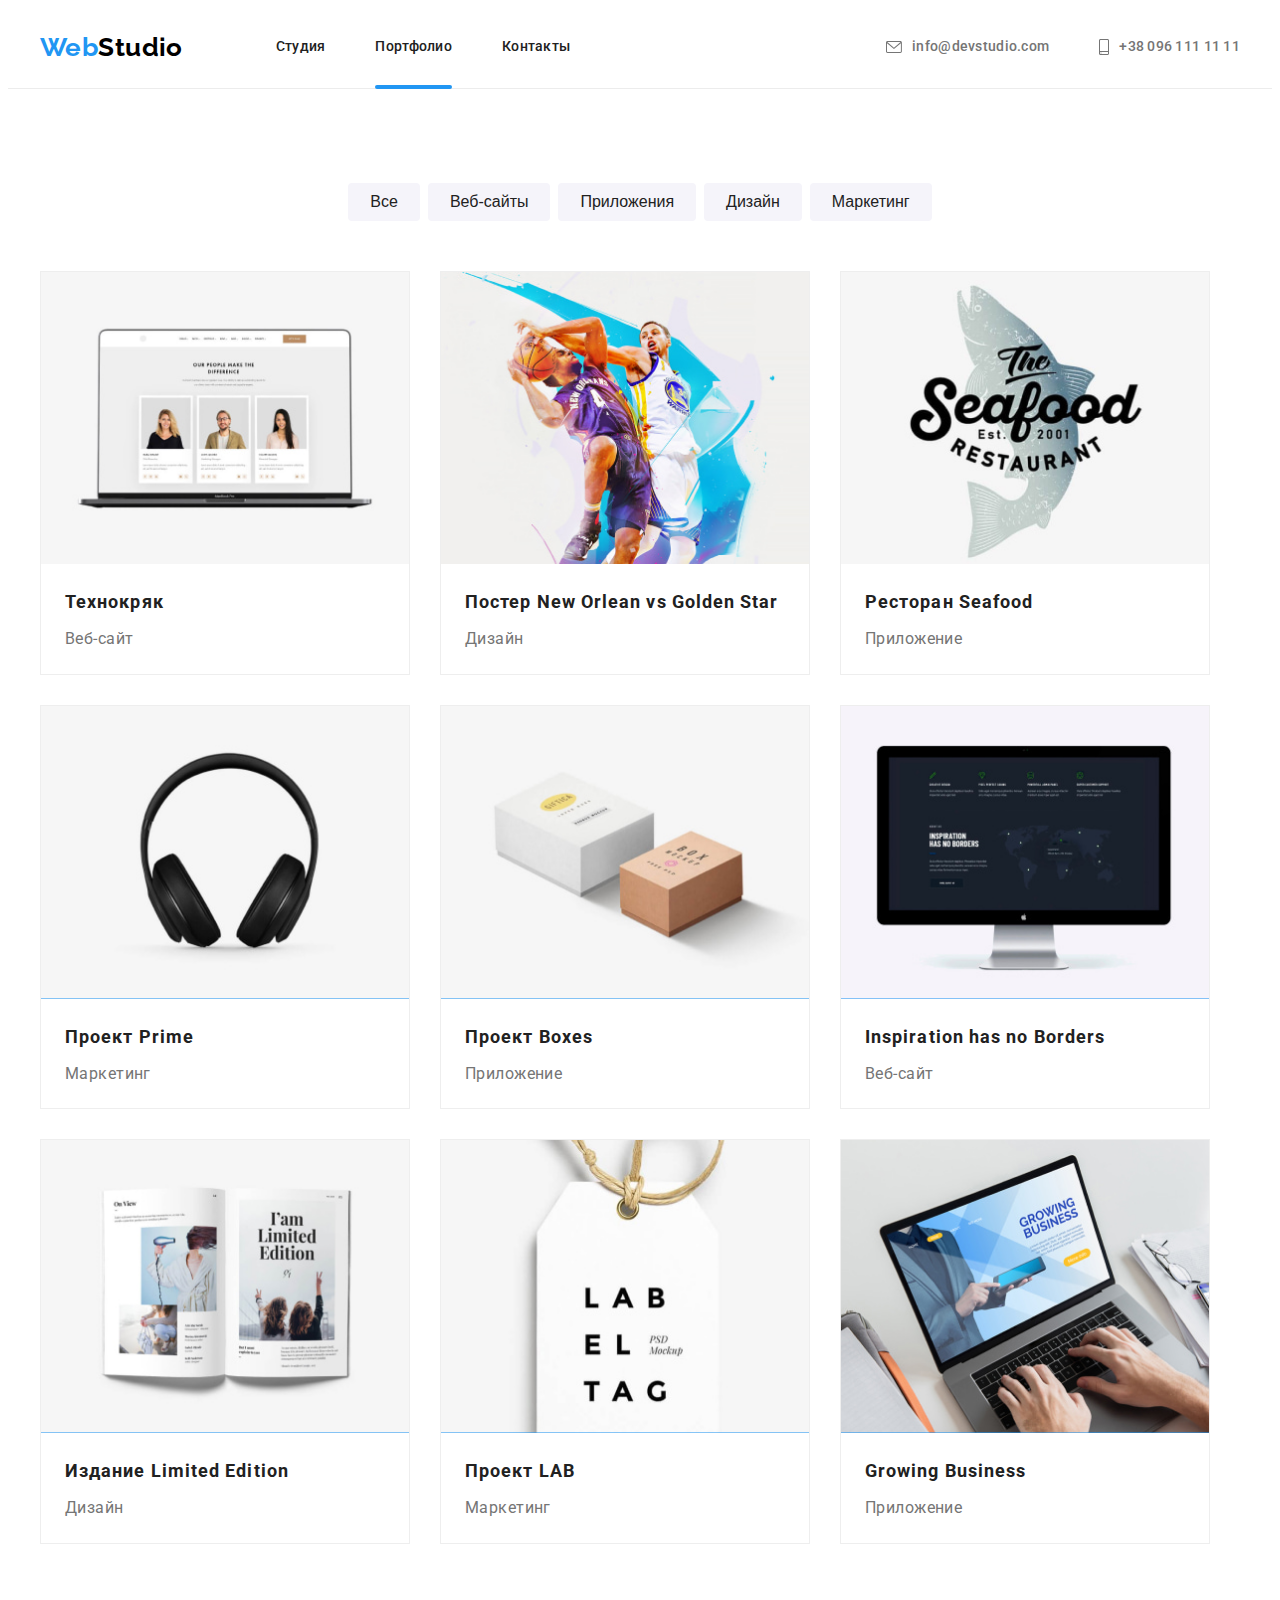
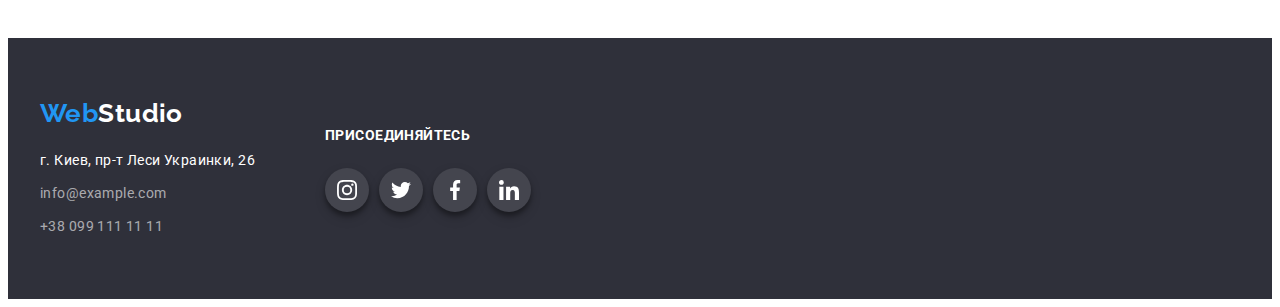
==== portfolio.html @ a6afe8bd "Initial commit" ====
<!DOCTYPE html>
<html lang="ru">
  <head>
    <meta charset="UTF-8" />
    <meta http-equiv="X-UA-Compatible" content="IE=edge" />
    <meta name="viewport" content="width=device-width, initial-scale=1.0" />
    <title>Portfolio</title>

    <link rel="preconnect" href="https://fonts.googleapis.com" />
    <link rel="preconnect" href="https://fonts.gstatic.com" crossorigin />
    <link
      href="https://fonts.googleapis.com/css2?family=Raleway:wght@700&family=Roboto:wght@400;500;700;900&display=swap"
      rel="stylesheet"
    />
    <link
      rel="stylesheet"
      href="https://cdnjs.cloudflare.com/ajax/libs/modern-normalize/1.1.0/modern-normalize.min.css"
      integrity="sha512-wpPYUAdjBVSE4KJnH1VR1HeZfpl1ub8YT/NKx4PuQ5NmX2tKuGu6U/JRp5y+Y8XG2tV+wKQpNHVUX03MfMFn9Q=="
      crossorigin="anonymous"
      referrerpolicy="no-referrer"
    />
    <link rel="stylesheet" href="css/styles.css" />
  </head>
  <body>
    <!--header -->
    <header class="header">
      <div class="container header-container">
        <a class="logo-top link" href="./index.html">Web<span class="logo-primary">Studio</span></a>
        <nav class="nav">
          <ul class="nav-list list">
            <li class="nav-list-item">
              <a class="nav-link link" href="./index.html">Студия</a>
            </li>
            <li class="nav-list-item">
              <a class="nav-link link current" href="./portfolio.html">Портфолио</a>
            </li>
            <li class="nav-list-item">
              <a class="nav-link link" href="./contact.html">Контакты</a>
            </li>
          </ul>
        </nav>
        <a class="header-mail link" href="mailto:info@devstudio.com">
          <svg class="icon-mail" width="16" height="12">
            <use href="./img/icon/icons.svg#envelope"></use>
          </svg>
          info@devstudio.com
        </a>
        <a class="header-contact link" href="tel:+380961111111">
          <svg class="icon-smartphone" width="10" height="16">
            <use href="./img/icon/icons.svg#smartphone"></use></svg
          >+38 096 111 11 11</a
        >
      </div>
    </header>
    <!-- main portfolio -->
    <main class="portfolio">
      <!-- main portfolio projects -->
      <section class="portfolio-projects">
        <h1 class="portfolio-hidden-title" aria-hidden="true" tabindex="-1">Our Projects</h1>
        <div class="container">
          <ul class="portfolio-list list">
            <li class="portfolio-item">
              <button class="portfolio-btn" type="button">Все</button>
            </li>
            <li class="portfolio-item">
              <button class="portfolio-btn" type="button">Веб-сайты</button>
            </li>
            <li class="portfolio-item">
              <button class="portfolio-btn" type="button">Приложения</button>
            </li>
            <li class="portfolio-item">
              <button class="portfolio-btn" type="button">Дизайн</button>
            </li>
            <li class="portfolio-item">
              <button class="portfolio-btn" type="button">Маркетинг</button>
            </li>
          </ul>
          <ul class="portfolio-projects-list list">
            <li class="portfolio-projects-item">
              <div class="portfolio-wrapper">
                <img
                  class="portfolio-projects-img"
                  src="./img/portfolio/img-1.jpg"
                  alt="начальная страница вебсайта"
                  height="294"
                  width="370"
                />
                <p class="portfolio-wrapper-item">
                  Ресурс предлагает комплексные предложения с разным уровнем функционала и сервисов.
                  Все это позволит посетителю получить исчерпывающие сведения о компании или частном
                  лице.
                </p>
              </div>
              <div class="portfolio-cards">
                <h2 class="portfolio-projects-title">Технокряк</h2>
                <p class="portfolio-projects-descr">Веб-сайт</p>
              </div>
            </li>
            <li class="portfolio-projects-item">
              <div class="portfolio-wrapper">
                <img
                  class="portfolio-projects-img"
                  src="./img/portfolio/img-2.jpg"
                  alt="постер игры в баскетбол"
                  height="294"
                  width="370"
                />
                <p class="portfolio-wrapper-item">
                  Ресурс предлагает комплексные предложения с разным уровнем функционала и сервисов.
                  Все это позволит посетителю получить исчерпывающие сведения о компании или частном
                  лице.
                </p>
              </div>
              <div class="portfolio-cards">
                <h2 class="portfolio-projects-title">Постер New Orlean vs Golden Star</h2>
                <p class="portfolio-projects-descr">Дизайн</p>
              </div>
            </li>
            <li class="portfolio-projects-item">
              <div class="portfolio-wrapper">
                <img
                  class="portfolio-projects-img"
                  src="./img/portfolio/img-3.jpg"
                  alt="логотип ресторана морской еды"
                  height="294"
                  width="370"
                />
                <p class="portfolio-wrapper-item">
                  Ресурс предлагает комплексные предложения с разным уровнем функционала и сервисов.
                  Все это позволит посетителю получить исчерпывающие сведения о компании или частном
                  лице.
                </p>
              </div>
              <div class="portfolio-cards">
                <h2 class="portfolio-projects-title">Ресторан Seafood</h2>
                <p class="portfolio-projects-descr">Приложение</p>
              </div>
            </li>
            <li class="portfolio-projects-item">
              <div class="portfolio-wrapper">
                <img
                  class="portfolio-projects-img"
                  src="./img/portfolio/img-4.jpg"
                  alt="фотография наушников"
                  height="294"
                  width="370"
                />
                <p class="portfolio-wrapper-item">
                  Ресурс предлагает комплексные предложения с разным уровнем функционала и сервисов.
                  Все это позволит посетителю получить исчерпывающие сведения о компании или частном
                  лице.
                </p>
              </div>

              <div class="portfolio-cards">
                <h2 class="portfolio-projects-title">Проект Prime</h2>
                <p class="portfolio-projects-descr">Маркетинг</p>
              </div>
            </li>
            <li class="portfolio-projects-item">
              <div class="portfolio-wrapper">
                <img
                  class="portfolio-projects-img"
                  src="./img/portfolio/img-5.jpg"
                  alt="картонные упаковки"
                  height="294"
                  width="370"
                />
                <p class="portfolio-wrapper-item">
                  Ресурс предлагает комплексные предложения с разным уровнем функционала и сервисов.
                  Все это позволит посетителю получить исчерпывающие сведения о компании или частном
                  лице.
                </p>
              </div>

              <div class="portfolio-cards">
                <h2 class="portfolio-projects-title">Проект Boxes</h2>
                <p class="portfolio-projects-descr">Приложение</p>
              </div>
            </li>
            <li class="portfolio-projects-item">
              <div class="portfolio-wrapper">
                <img
                  class="portfolio-projects-img"
                  src="./img/portfolio/img-6.jpg"
                  alt="начальная страница вебсайта"
                  height="294"
                  width="370"
                />
                <p class="portfolio-wrapper-item">
                  Ресурс предлагает комплексные предложения с разным уровнем функционала и сервисов.
                  Все это позволит посетителю получить исчерпывающие сведения о компании или частном
                  лице.
                </p>
              </div>

              <div class="portfolio-cards">
                <h2 class="portfolio-projects-title" lang="en">Inspiration has no Borders</h2>
                <p class="portfolio-projects-descr">Веб-сайт</p>
              </div>
            </li>
            <li class="portfolio-projects-item">
              <div class="portfolio-wrapper">
                <img
                  class="portfolio-projects-img"
                  src="./img/portfolio/img-7.jpg"
                  alt="образец дизайна книги"
                  height="294"
                  width="370"
                />
                <p class="portfolio-wrapper-item">
                  Ресурс предлагает комплексные предложения с разным уровнем функционала и сервисов.
                  Все это позволит посетителю получить исчерпывающие сведения о компании или частном
                  лице.
                </p>
              </div>

              <div class="portfolio-cards">
                <h2 class="portfolio-projects-title">Издание Limited Edition</h2>
                <p class="portfolio-projects-descr">Дизайн</p>
              </div>
            </li>
            <li class="portfolio-projects-item">
              <div class="portfolio-wrapper">
                <img
                  class="portfolio-projects-img"
                  src="./img/portfolio/img-8.jpg"
                  alt="фото бейджа проекта"
                  height="294"
                  width="370"
                />
                <p class="portfolio-wrapper-item">
                  Ресурс предлагает комплексные предложения с разным уровнем функционала и сервисов.
                  Все это позволит посетителю получить исчерпывающие сведения о компании или частном
                  лице.
                </p>
              </div>

              <div class="portfolio-cards">
                <h2 class="portfolio-projects-title">Проект LAB</h2>
                <p class="portfolio-projects-descr">Маркетинг</p>
              </div>
            </li>
            <li class="portfolio-projects-item">
              <div class="portfolio-wrapper">
                <img
                  class="portfolio-projects-img"
                  src="./img/portfolio/img-9.jpg"
                  alt="демонстрация работы приложения"
                  height="294"
                  width="370"
                />
                <p class="portfolio-wrapper-item">
                  Ресурс предлагает комплексные предложения с разным уровнем функционала и сервисов.
                  Все это позволит посетителю получить исчерпывающие сведения о компании или частном
                  лице.
                </p>
              </div>
              <div class="portfolio-cards">
                <h2 class="portfolio-projects-title" lang="en">Growing Business</h2>
                <p class="portfolio-projects-descr">Приложение</p>
              </div>
            </li>
          </ul>
        </div>
      </section>
    </main>
    <!-- footer -->
    <footer class="footer">
      <div class="container footer-container">
        <div class="footer-adress">
          <a class="logo-bottom link" href="./index.html"
            >Web<span class="logo-secondary">Studio</span></a
          >
          <address class="footer-address">
            г. Киев, пр-т Леси Украинки, 26
            <ul class="footer-list list">
              <li class="footer-item">
                <a class="footer-mail link" href="mailto:info@example.com">info@example.com</a>
              </li>
              <li class="footer-item">
                <a class="footer-contact link" href="tel:+380991111111">+38 099 111 11 11</a>
              </li>
            </ul>
          </address>
        </div>
        <div class="footer-social-container">
          <h3 class="footer-appeal">присоединяйтесь</h3>
          <ul class="footer-social-link list">
            <li class="footer-social-link-list">
              <a class="footer-social-link-item" href="http://instagram.com">
                <svg class="footer-social-link-photo" width="20" height="20">
                  <use href="./img/icon/icons.svg#instagram"></use>
                </svg>
              </a>
            </li>
            <li class="footer-social-link-list">
              <a class="footer-social-link-item" href="http://twitter.com">
                <svg class="footer-social-link-photo" width="20" height="20">
                  <use href="./img/icon/icons.svg#twitter"></use>
                </svg>
              </a>
            </li>
            <li class="footer-social-link-list">
              <a class="footer-social-link-item" href="http://facebook.com">
                <svg class="footer-social-link-photo" width="20" height="20">
                  <use href="./img/icon/icons.svg#facebook"></use>
                </svg>
              </a>
            </li>
            <li class="footer-social-link-list">
              <a class="footer-social-link-item" href="http://linkedin.com">
                <svg class="footer-social-link-photo" width="20" height="20">
                  <use href="./img/icon/icons.svg#linkedin"></use>
                </svg>
              </a>
            </li>
          </ul>
        </div>
      </div>
    </footer>
  </body>
</html>
---- css/styles.css ----
:root {
  /* main font */
  --main-font: 'Roboto', sans-serif;
  --logo-font: 'Raleway', sans-serif;
  /* Text color */
  --primary-text-color: #757575;
  --secondary-text-color: #212121;
  /* Accent color */
  --accent-color: #2196f3;
  --secondary-accent-color: #188ce8;
}

body {
  background-color: #ffffff;
  color: var(--primary-text-color);
  font-family: var(--main-font);
  font-size: 14px;
  line-height: 1.71;
  letter-spacing: 0.03em;
}
h1,
h2,
h3,
p {
  margin-top: 0;
  margin-bottom: 0;
}
h1:last-child,
h2:last-child,
h3:last-child,
p:last-child {
  margin-bottom: 0;
}
img {
  display: block;
  max-width: 100%;
  height: auto;
}
.header {
  padding-top: 24px;
  padding-bottom: 25px;
  border-bottom: 1px solid #ececec;
}
.container {
  width: 1200px;
  padding-left: 15px;
  padding-right: 15px;
  margin-left: auto;
  margin-right: auto;
}
/* Header */
.header-container {
  display: flex;
  align-items: center;
}
/* lOGO */
.logo-top {
  color: #2196f3;
  font-family: var(--logo-font);
  font-weight: 700;
  font-size: 26px;
  line-height: 1.19;
  margin: 0 93px 0 0;
}
.logo-primary {
  color: #000000;
}
/*Header Site navigation */
.list {
  padding-left: 0;
  margin-top: 0;
  margin-bottom: 0;
  list-style: none;
}
.nav-list {
  display: flex;
  align-items: center;
}
.nav-list-item {
  margin-right: 50px;
}
.nav-list-item:last-child {
  margin-right: 0px;
}
.link {
  display: flex;
  align-items: center;
  text-decoration: none;
}
.nav-link {
  position: relative;
  display: block;
  color: var(--secondary-text-color);
  font-weight: 500;
  font-size: 14px;
  line-height: 1.14;
  letter-spacing: 0.02em;

  transition: color 250ms cubic-bezier(0.4, 0, 0.2, 1);
}
.nav-link:hover,
.nav-link:focus {
  color: var(--accent-color);
  /* transform: scale(1); */
  /* opacity 1; Цвет ссылки при наведении на нее курсора мыши */
  /* text-decoration: underline; */ /* Добавляем подчеркивание */
}
.current::after {
  position: absolute;
  bottom: -34px;
  left: 0;
  content: '';
  display: block;
  width: 100%;
  height: 4px;
  background-color: var(--accent-color);
  border-radius: 2px;
}
/* Header connection */
.header-mail {
  margin-left: auto;
  margin-right: 50px;
}
.header-mail,
.header-contact {
  color: var(--primary-text-color);
  font-weight: 500;
  font-size: 14px;
  line-height: 1.14;
  letter-spacing: 0.02em;
  text-decoration: none;

    transition: color 250ms cubic-bezier(0.4, 0, 0.2, 1);
}
.header-mail:hover,
.header-mail:focus,
.header-contact:hover,
.header-contact:focus {
  color: var(--accent-color);
}
.icon-mail,
.icon-smartphone {
  margin-right: 10px;
  align-items: center;
  fill: currentColor;
}
/* Main Content */
/* Main Hero */
.main-hero {
  padding-top: 200px;
  padding-bottom: 200px;
  /* background-color: #2f303a; */
  align-items: center;
  text-align: center;
  /* filter: drop-shadow(0px 4px 4px rgba(0, 0, 0, 0.25) */
  /* background-color: rgba(47, 48, 58, 0.4); */
  background-image: linear-gradient(to bottom, rgba(47, 48, 58, 0.4), rgba(47, 48, 58, 0.4)),
    url(../img/icon/icons.svg#imgoverlay), url(../img/top-bg-img.jpg);
  background-position: center;
  background-size: cover;
  background-repeat: no-repeat;
}
.hero-title {
  margin-left: 0;
  margin-right: 0;
  margin-bottom: 30px;
  color: #ffffff;
  font-weight: 900;
  font-size: 44px;
  line-height: 1.36;
  text-align: center;
  letter-spacing: 0.06em;
  text-transform: uppercase;
}
.hero-btn {
  padding: 10px 32px 10px 32px;
  background-color: var(--accent-color);
  color: #ffffff;
  font-weight: 700;
  font-size: 16px;
  line-height: 1.87;
  letter-spacing: 0.06em;
  border: none;
  border-radius: 4px;
  cursor: pointer;
  transition: background-color 250ms cubic-bezier(0.4, 0, 0.2, 1);
}
.hero-btn:hover,
.hero-btn:focus {
  background-color: var(--secondary-accent-color);
}
/* Main Quality */
.main-quality-card {
  display: flex;
  justify-content: center;
  align-items: center;
  text-align: center;
  width: 270px;
  height: 120px;
  background: #f5f4fa;
  border-radius: 4px;
  margin-bottom: 30px;
}
.main-quality {
  padding-top: 94px;
  padding-bottom: 94px;
}
.main-quality-list {
  display: flex;
}
.main-quality-item {
  width: 270px;
  margin-right: 30px;
}
.main-quality-item:last-child {
  margin-right: 0;
}
.main-quality-title {
  margin-bottom: 10px;
  font-weight: 700;
  font-size: 14px;
  line-height: 1.14;
  letter-spacing: 0.03em;
  text-transform: uppercase;
  text-align: left;
  color: var(--secondary-text-color);
}
.main-quality-descr {
  text-align: left;
}
/* Main Work */
.main-work {
  padding-bottom: 94px;
}
.main-work-title {
  margin-bottom: 50px;
  font-weight: 700;
  font-size: 36px;
  line-height: 1.16;
  text-align: center;
  color: var(--secondary-text-color);
}
.main-work-list {
  display: flex;
}
.main-work-item {
  position: relative;
  margin-right: 30px;
}
.main-work-item:last-child {
  margin-right: 0;
}
.main-work-wrapper {
  position: absolute;
  bottom: 0;
  left: 0;
  display: flex;
  justify-content: center;
  align-items: center;
  width: 100%;
  height: 70px;
  background-color: rgba(47, 48, 58, 0.8);
}
.main-work-wrapper-item {
  position: absolute;
  font-weight: 700;
  font-size: 14px;
  line-height: 1.14;
  text-align: center;
  letter-spacing: 0.03em;
  text-transform: uppercase;
  color: #ffffff;
}
/* Main Team */
.main-team {
  background-color: #f5f4fa;
  padding-top: 94px;
  padding-bottom: 94px;
}
.main-team-title {
  margin-bottom: 50px;
  font-weight: 700;
  font-size: 36px;
  line-height: 1.16;
  text-align: center;
  color: var(--secondary-text-color);
}
.main-team-list {
  display: flex;
  flex-wrap: wrap;
}
.main-team-item {
  width: 270px;
  background-color: #ffffff;
  box-shadow: 0px 1px 3px rgba(0, 0, 0, 0.12), 0px 1px 1px rgba(0, 0, 0, 0.14),
    0px 2px 1px rgba(0, 0, 0, 0.2);
  border-radius: 0px 0px 4px 4px;
  margin-right: 30px;
}
.main-team-item:last-child {
  margin-right: 0;
}
.main-team-card {
  padding-top: 30px;
  padding-bottom: 16px;
}
.main-team-names {
  margin-bottom: 10px;
  font-weight: 500;
  font-size: 16px;
  line-height: 1.19;
  text-align: center;
  color: var(--secondary-text-color);
}
.main-team-descr {
  font-size: 16px;
  line-height: 1.19;
  text-align: center;
}
.social-container {
  margin-top: 0px;
  margin-left: 32px;
  margin-bottom: 30px;
}
.social-link {
  display: flex;
  flex-wrap: wrap;
  align-items: center;
}
.social-link-list {
  margin-right: 10px;
}
.social-link-list:last-child {
  margin-right: 0;
}
.social-link-item {
  display: flex;
  flex-wrap: wrap;
  justify-content: center;
  align-items: center;
  width: 44px;
  height: 44px;
  background: #fff;

  border-radius: 50%;
  transition: background-color 250ms cubic-bezier(0.4, 0, 0.2, 1),
  fill 250ms cubic-bezier(0.4, 0, 0.2, 1);
}
.social-link-photo {
  fill: #afb1b8;
}
.social-link-item:hover,
.social-link-item:focus {
  background-color: var(--accent-color);
}
.social-link-item:hover .social-link-photo,
.social-link-item:focus .social-link-photo {
  fill: #ffffff;
}
/* Our Cients */
.our-clients-container {
  padding: 94px 0 94px 0;
}

.our-clients-header {
  margin-bottom: 50px;
  font-weight: 700;
  font-size: 36px;
  line-height: 1.16;
  text-align: center;
  letter-spacing: 0.03em;
  color: #212121;
}
.our-clients-group {
  display: flex;
  flex-wrap: wrap;
  box-sizing: border-box;
}
.our-clients-logo {
  width: 170px;
  height: 92px;
  margin-right: 30px;
  border: #afb1b8;
}
.our-clients-logo:last-child {
  margin-right: 0;
}
.our-clients-item {
  display: flex;
  flex-wrap: wrap;
  justify-content: center;
  align-items: center;
  width: 170px;
  height: 92px;
  border: 1px solid #afb1b8;
  box-sizing: border-box;
  border-radius: 4px;
  transition: border-color 250ms cubic-bezier(0.4, 0, 0.2, 1),
  fill 250ms cubic-bezier(0.4, 0, 0.2, 1);
}
.our-clients-item:hover,
.our-clients-item:focus {
  border-color: var(--accent-color);
}
.our-clients-item:hover .our-clients-photo,
.our-clients-item:focus .our-clients-photo {
  fill: var(--accent-color);
}
.our-clients-photo {
  fill: #afb1b8;
}
/* .our-clients-photo:hover,
.our-clients-photo:focus {
  fill: var(--accent-color);
} */

/* .our-clients-logo:nth-child {
  margin-right: 0;
}
.our-clients-logo:nth-last-child {
  margin-right: 0;
} */
/* Footer */
.footer {
  background-color: #2f303a;
  padding-top: 60px;
  padding-bottom: 60px;
}
.footer-container {
  display: flex;
  flex-wrap: wrap;
  align-items: center;
}
.logo-bottom {
  color: #2196f3;
  font-family: var(--logo-font);
  font-weight: 700;
  font-size: 26px;
  line-height: 1.19;
}
.logo-secondary {
  color: #ffffff;
}
.footer-address {
  margin-top: 20px;
  font-style: normal;
  font-size: 14px;
  line-height: 1.71;
  color: #ffffff;
}
.footer-item {
  margin-top: 9px;
  margin-bottom: 9px;
}
.footer-item:last-child {
  margin-top: 0;
  margin-bottom: 0;
}
.footer-mail,
.footer-contact {
  color: rgba(255, 255, 255, 0.6);
  transition: color 250ms cubic-bezier(0.4, 0, 0.2, 1);
}
.footer-mail:hover,
.footer-mail:focus,
.footer-contact:hover,
.footer-contact:focus {
  color: var(--accent-color);
}
.footer-social-container {
  margin-left: 70px;
}
.footer-appeal {
  font-weight: 700;
  font-size: 14px;
  line-height: 1, 14;
  letter-spacing: 0.03em;
  text-transform: uppercase;
  color: #ffffff;
}
.footer-social-link {
  display: flex;
  flex-wrap: wrap;
  align-items: center;
}
.footer-social-link-list {
  margin-top: 20px;
  margin-right: 10px;
}
.footer-social-link-list:last-child {
  margin-right: 0;
}
.footer-social-link-item {
  display: flex;
  flex-wrap: wrap;
  justify-content: center;
  align-items: center;
  width: 44px;
  height: 44px;
  background-color: #44454e;
  box-shadow: 0px 4px 4px rgba(0, 0, 0, 0.25);
  border-radius: 50%;
  filter: drop-shadow(0px 4px 4px rgba(0, 0, 0, 0.25));

  transition: background-color 250ms cubic-bezier(0.4, 0, 0.2, 1);
}
.footer-social-link-photo {
  fill: #ffffff;
}
.footer-social-link-item:hover,
.footer-social-link-item:focus {
  background-color: var(--accent-color);
}
/* Modal Window */
.backdrop {
  position: fixed;
  width: 100vw;
  height: 100vh;
  top: 0;
  left: 50%;
  transform: translateX(-50%);

  background-color: rgba(0, 0, 0, 0.2);
  opacity: 1;
  visibility: visible;
  pointer-events: initial;

  transition: opacity 250ms ease-in, visibility 500ms ease-in-out;
}
.modal-wrapper {
  position: absolute;
  top: 50%;
  left: 50%;
  transform: translate(-50%, -50%);

  width: 528px;
  height: 581px;
  background-color: #ffffff;
  box-shadow: 0px 1px 3px rgba(0, 0, 0, 0.12),
  0px 1px 1px rgba(0, 0, 0, 0.14),
  0px 2px 1px rgba(0, 0, 0, 0.2);
  border-radius: 4px;
}
.modal-button {
  display: flex;
  align-items: center;
  justify-content: center;
  
  position: absolute;
  top: 8px;
  right: 8px;
  width: 30px;
  height: 30px;
  background: #ffffff;
  border: 1px solid rgba(0, 0, 0, 0.1);
  border-radius: 50%;
  cursor: pointer;
}
.backdrop.is-hidden {
  opacity: 0;
  visibility: hidden;
  pointer-events: none;
  }

/* Portfolio.html */
/* main portfolio */
.portfolio {
  padding-top: 94px;
  padding-bottom: 94px;
}
.portfolio-btn {
  padding: 6px 22px 6px 22px;
  font-weight: 500;
  font-size: 16px;
  line-height: 1.62;
  text-align: center;
  background-color: #f5f4fa;
  color: var(--secondary-text-color);
  cursor: pointer;
  border: none;
  border-radius: 4px;
  transition: background-color 250ms cubic-bezier(0.4, 0, 0.2, 1),
  color 250ms cubic-bezier(0.4, 0, 0.2, 1),
  box-shadow 250ms cubic-bezier(0.4, 0, 0.2, 1);
}
.portfolio-btn:hover,
.portfolio-btn:focus {
  background-color: var(--secondary-accent-color);
  color: #ffffff;
  box-shadow: 0px 3px 1px rgba(0, 0, 0, 0.1), 0px 1px 2px rgba(0, 0, 0, 0.08),
    0px 2px 2px rgba(0, 0, 0, 0.12);
}
/* main portfolio filter */
.portfolio-hidden-title {
  position: absolute;
  white-space: nowrap;
  width: 1px;
  height: 1px;
  overflow: hidden;
  border: 0;
  padding: 0;
  clip: rect(0 0 0 0);
  clip-path: inset(50%);
  margin: -1px;
}
.portfolio-list {
  display: flex;
  justify-content: center;
  margin-bottom: 50px;
}
.portfolio-item {
  margin-right: 8px;
}
.portfolio-item:last-child {
  margin-right: 0;
}
/* main portfolio projects */
.portfolio-projects-list {
  display: flex;
  flex-wrap: wrap;
  /* justify-content: space-between; */
}
.portfolio-projects-item {
  width: 370px;
  border: 1px solid #eeeeee;
  box-sizing: border-box;
  margin-right: 30px;
  margin-bottom: 30px;
  cursor: pointer;
  transition: box-shadow 250ms cubic-bezier(0.4, 0, 0.2, 1);
}
.portfolio-projects-item:nth-child(3n + 3) {
  margin-right: 0;
}
.portfolio-projects-item:nth-last-child(-n + 3) {
  margin-bottom: 0;
}
.portfolio-projects-item:hover,
.portfolio-projects-item:focus {
  box-shadow: 0px 4px 4px rgba(0, 0, 0, 0.25);
  
}
.portfolio-projects-img {
  display: block;
}
.portfolio-cards {
  padding: 20px 24px 20px 24px;
}
.portfolio-projects-title {
  margin-bottom: 4px;
  font-weight: 700;
  font-size: 18px;
  line-height: 2;
  letter-spacing: 0.06em;
  color: var(--secondary-text-color);
}
.portfolio-projects-descr {
  font-size: 16px;
  line-height: 1.87;
}
.portfolio-wrapper {
  position: relative;
  cursor: pointer;
  overflow: hidden;
}
.portfolio-wrapper-item {
  position: absolute;
  bottom: 0;
  left: 0;
  display: flex;
  justify-content: center;
  align-items: center;
  width: 100%;
  height: 100%;
  padding: 24px;
  font-style: normal;
  font-weight: 400;
  font-size: 18px;
  line-height: 1.56;
  letter-spacing: 0.03em;
  color: #FFFFFF;
  text-align: left;
  background-color: rgba(33, 150, 243, 0.9);

  transform: translateY(100%);
  transition: transform 250ms cubic-bezier(0.4, 0, 0.2, 1);
}
.portfolio-projects-item:hover .portfolio-wrapper-item {
  transform: translateY(0);
}
/* main portfolio projects */

/* 
a:hover {
  text-decoration: underline;
}  */

/* text-decoration: underline; Добавляем подчеркивание */
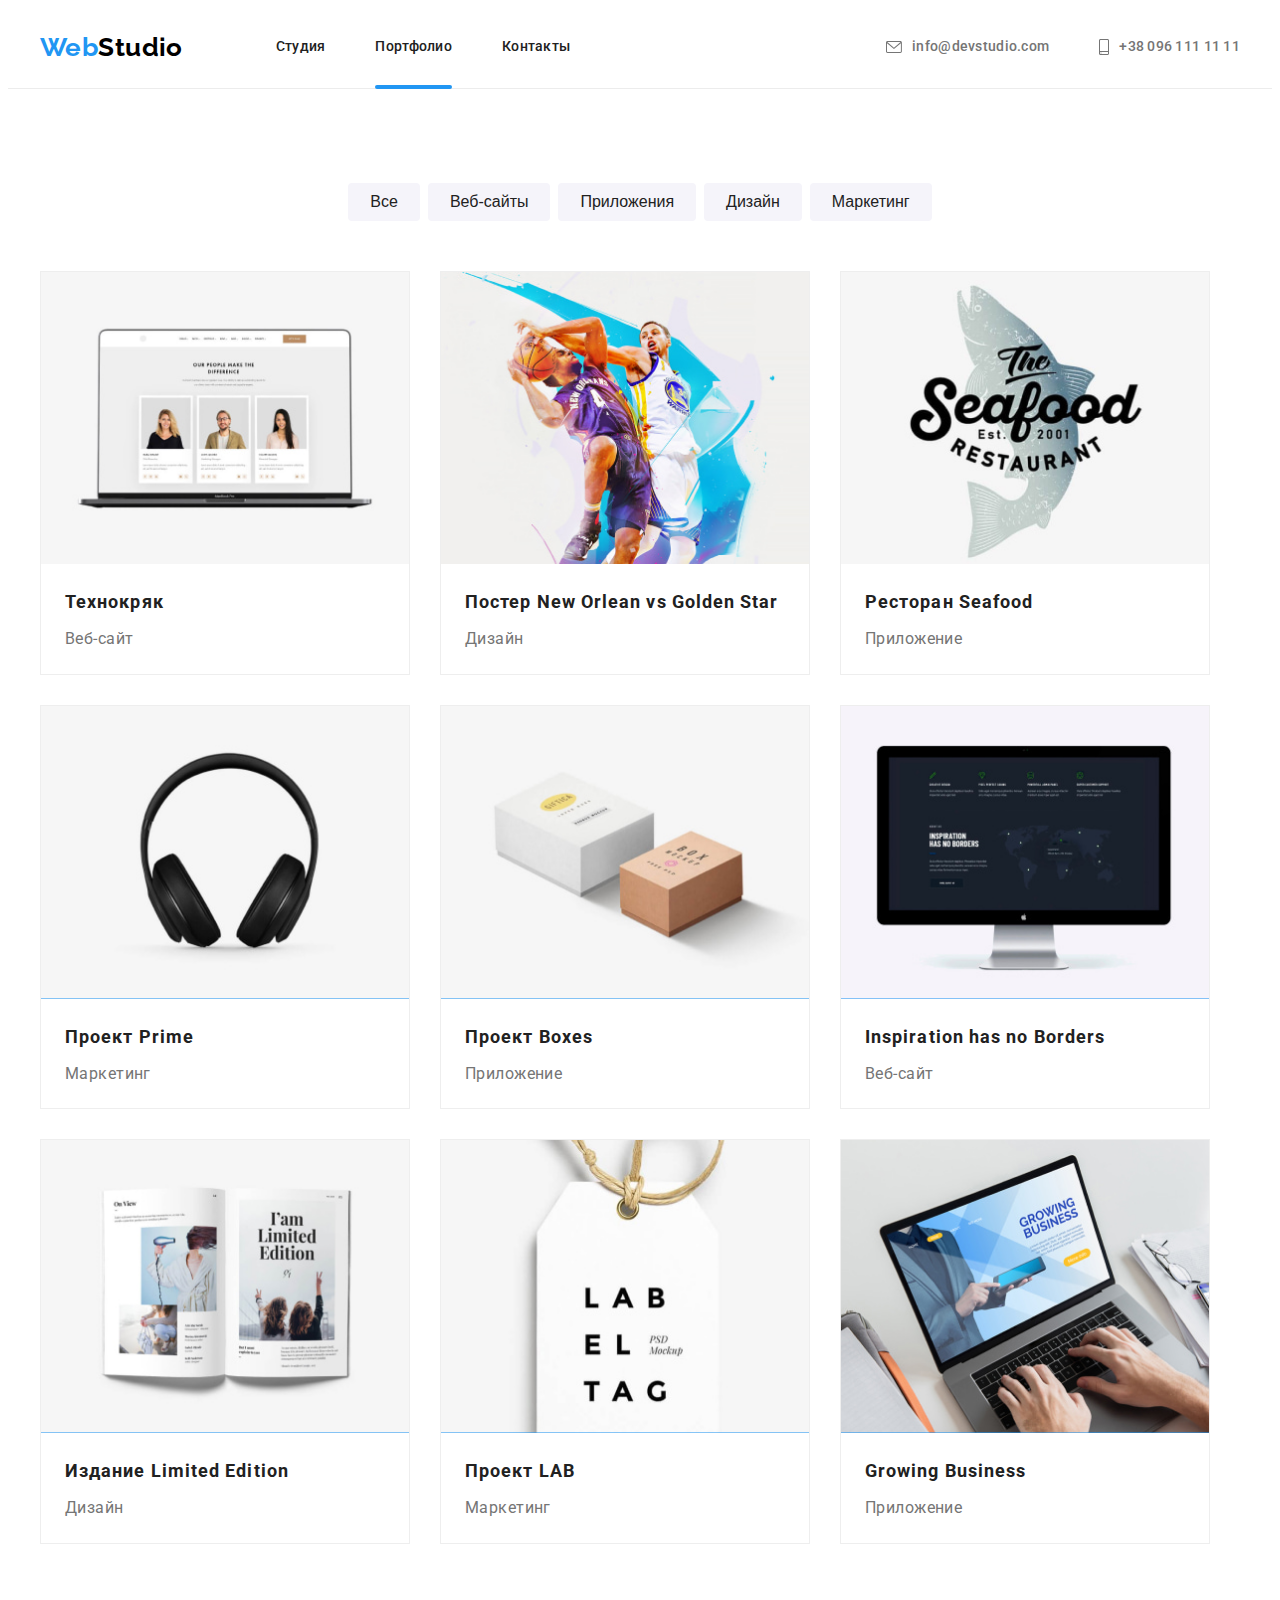
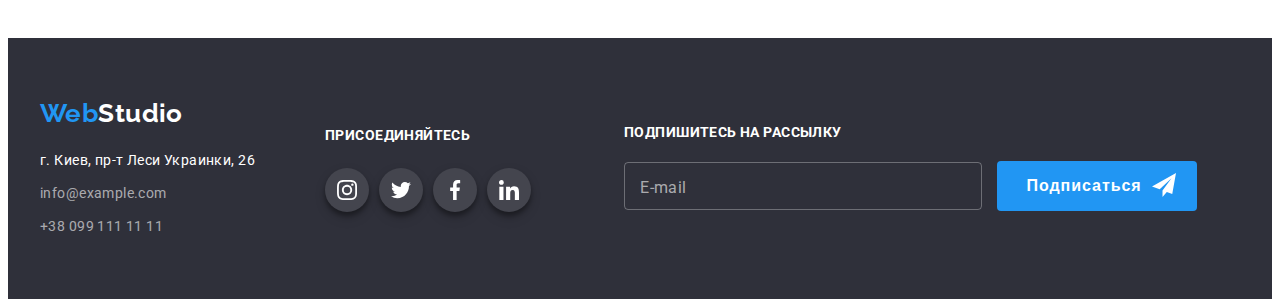
==== commit cd3895fb: "footer done" ====
--- a/portfolio.html
+++ b/portfolio.html
@@ -317,6 +317,22 @@
             </li>
           </ul>
         </div>
+        <!-- Sign UP! -->
+        <div class="footer-signup">
+          <h3 class="footer-label-header">Подпишитесь на рассылку</h3>
+          <label class="footer-signup-label">
+            <input class="footer-signup-input" type="email" name="email" placeholder=" " />
+            <span class="footer-signup-email">E-mail</span>
+            <button class="footer-signup-btn" type="submit">
+              Подписаться
+              <span class="footer-btn-send">
+                <svg class="footer-btn-item" width="24" height="24">
+                  <use href="/img/icon/icons.svg#send"></use>
+                </svg>
+              </span>
+            </button>
+          </label>
+        </div>
       </div>
     </footer>
   </body>
--- a/css/styles.css
+++ b/css/styles.css
@@ -511,6 +511,78 @@
 .footer-social-link-item:focus {
   background-color: var(--accent-color);
 }
+.footer-signup {
+margin-left: 93px;
+}
+.footer-label-header {
+  font-weight: 700;
+  font-size: 14px;
+  line-height: 1.14;
+  letter-spacing: 0.03em;
+  text-transform: uppercase;
+    color: #FFFFFF;
+margin-bottom: 20px;
+  }
+.footer-signup-label {
+  position: relative;
+}
+.footer-signup-input {
+  display: inline-block;
+  border: 1px solid rgba(255, 255, 255, 0.3);
+  box-sizing: border-box;
+  border-radius: 4px;
+  outline: transparent;
+  background-color: transparent;
+  width: 358px;
+  padding: 16px 15px 15px 70px;
+  margin-right: 12px;
+}
+.footer-signup-email {
+  position: absolute;
+  top: 0;
+  left: 0;
+  transform: translate(50% 50%);
+  margin-left: 16px;
+  font-weight: 400;
+  font-size: 16px;
+  line-height: 1.25;
+  letter-spacing: 0.03em;
+  color: rgba(255, 255, 255, 0.6);
+}
+.footer-signup-btn {
+  position: relative;
+  text-align: left;
+  width: 200px;
+  letter-spacing: 0.06em;
+  padding: 10px 28px 10px 29px;
+  font-weight: 700;
+  font-size: 16px;
+  line-height: 1.88;
+  border: none;
+  cursor: pointer;
+
+  border-radius: 4px;
+  background-color: var(--accent-color);
+  color: #FFFFFF;
+}
+.footer-btn-send {
+  position: absolute;
+  margin-left: 10px;
+  margin-top: 2px;
+}
+.footer-signup-input:focus,
+.footer-signup-input:not(:placeholder-shown) {
+  background-color: var(--accent-color);
+  color: #fff;
+}
+  .footer-signup-input:focus + .footer-signup-email,
+  .footer-signup-input:not(:placeholder-shown)+.footer-signup-email {
+    color: #fff;
+  }
+  .footer-signup-btn:hover,
+  .footer-signup-btn:focus {
+  box-shadow: 0px 4px 4px rgba(0, 0, 0, 0.15);
+  }
 /* Modal Window */
 .backdrop {
   position: fixed;
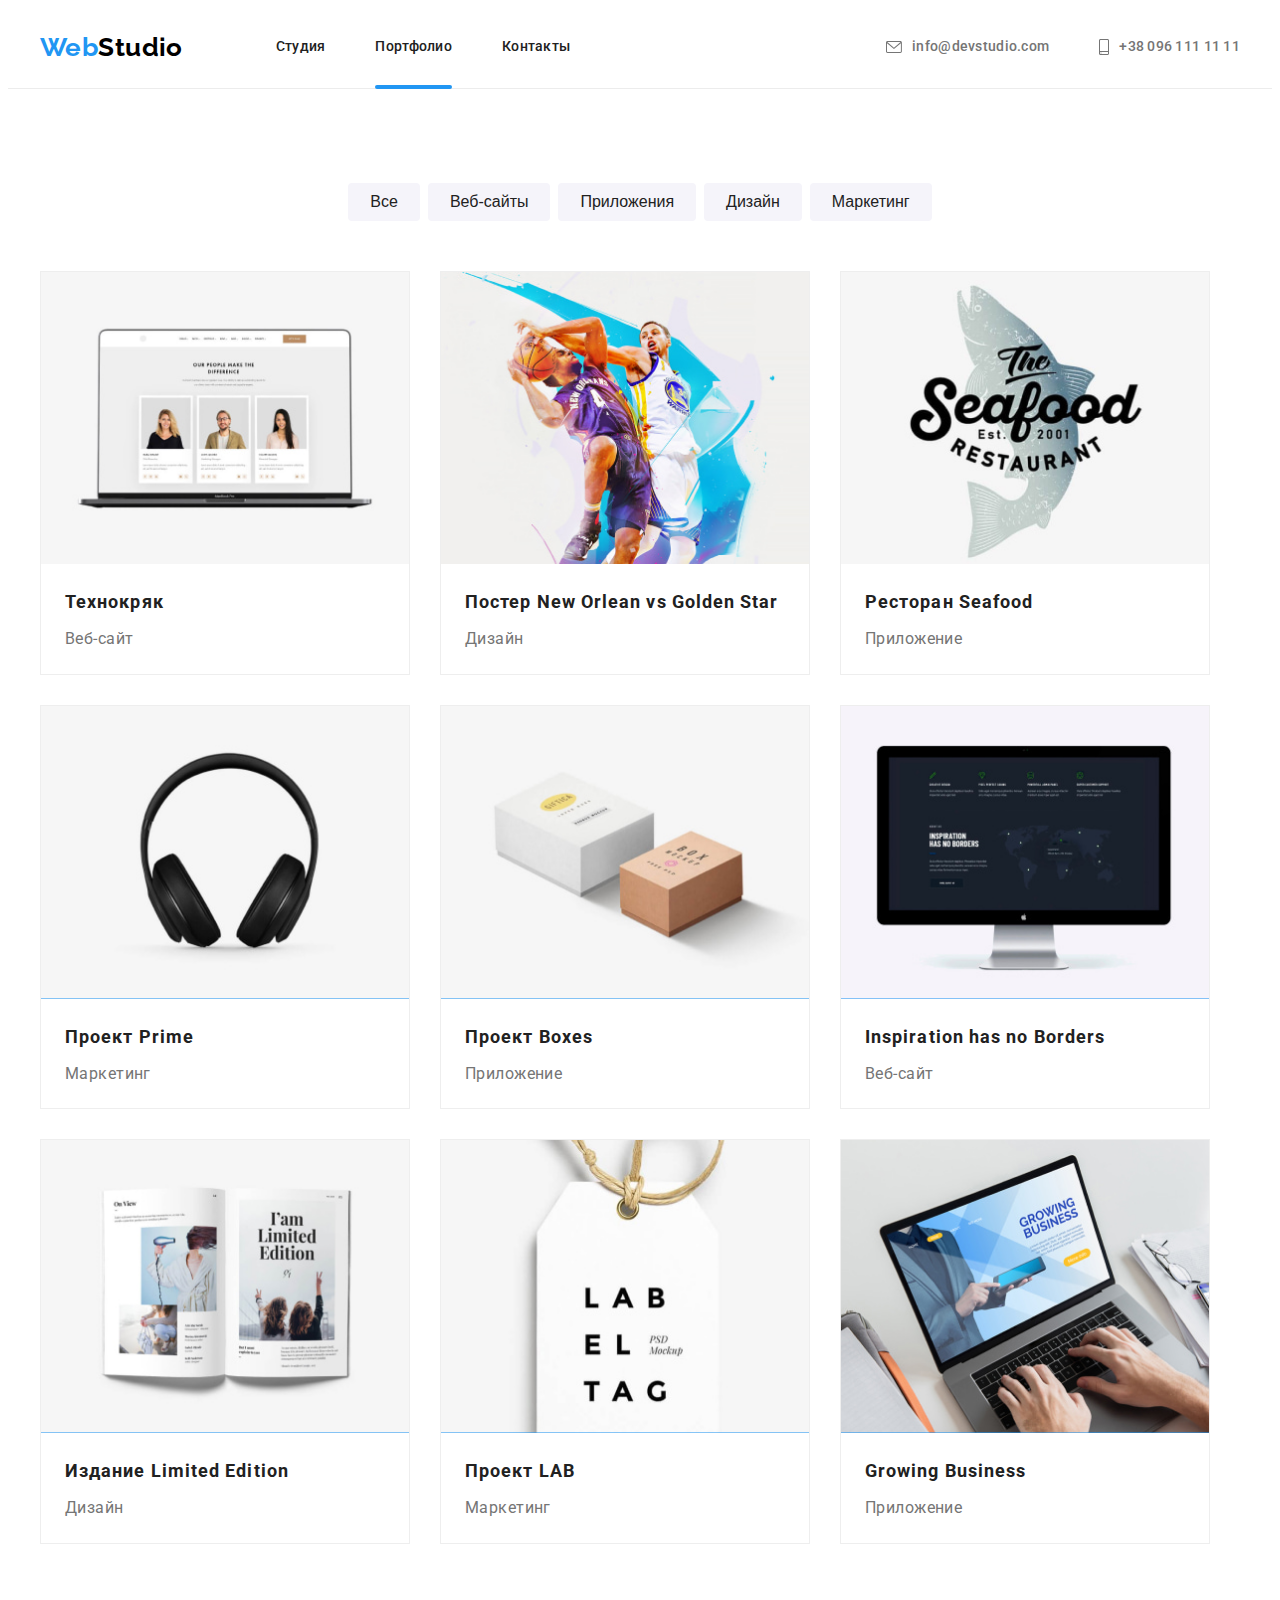
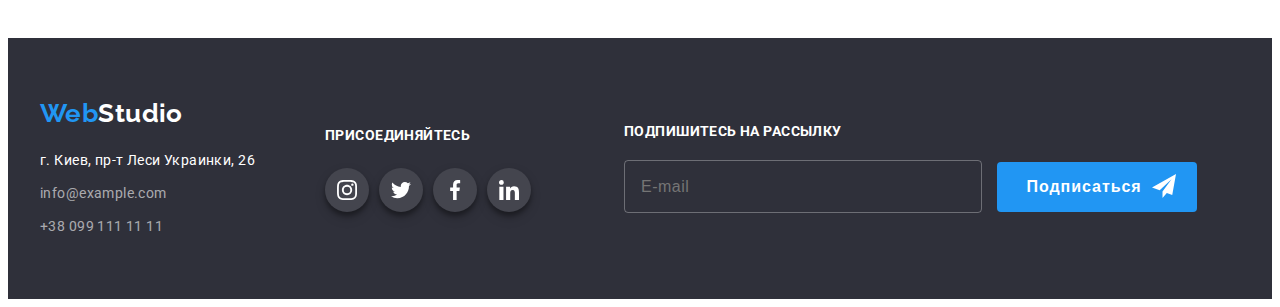
==== commit 1e1417c5: "change footer" ====
--- a/portfolio.html
+++ b/portfolio.html
@@ -56,7 +56,7 @@
     <main class="portfolio">
       <!-- main portfolio projects -->
       <section class="portfolio-projects">
-        <h1 class="portfolio-hidden-title" aria-hidden="true" tabindex="-1">Our Projects</h1>
+        <h1 class="visually-hidden" aria-hidden="true" tabindex="-1">Our Projects</h1>
         <div class="container">
           <ul class="portfolio-list list">
             <li class="portfolio-item">
@@ -320,18 +320,28 @@
         <!-- Sign UP! -->
         <div class="footer-signup">
           <h3 class="footer-label-header">Подпишитесь на рассылку</h3>
-          <label class="footer-signup-label">
-            <input class="footer-signup-input" type="email" name="email" placeholder=" " />
-            <span class="footer-signup-email">E-mail</span>
-            <button class="footer-signup-btn" type="submit">
-              Подписаться
-              <span class="footer-btn-send">
-                <svg class="footer-btn-item" width="24" height="24">
-                  <use href="/img/icon/icons.svg#send"></use>
-                </svg>
-              </span>
-            </button>
-          </label>
+          <form class="footer-label-form" action="" autocomplete="off">
+            <div class="footer-label-form-action">
+              <label class="footer-signup-label" for="footeremail">
+                <input
+                  class="footer-signup-input"
+                  type="email"
+                  name="email"
+                  required
+                  placeholder="E-mail"
+                  id="footeremail"
+                />
+                <button class="footer-signup-btn" type="submit">
+                  Подписаться
+                  <span class="footer-btn-send">
+                    <svg class="footer-btn-item" width="24" height="24">
+                      <use href="./img/icon/icons.svg#send"></use>
+                    </svg>
+                  </span>
+                </button>
+              </label>
+            </div>
+          </form>
         </div>
       </div>
     </footer>
--- a/css/styles.css
+++ b/css/styles.css
@@ -8,6 +8,8 @@
   /* Accent color */
   --accent-color: #2196f3;
   --secondary-accent-color: #188ce8;
+  /* Animation */
+  --anim: 250ms cubic-bezier(0.4, 0, 0.2, 1);
 }
 
 body {
@@ -534,15 +536,8 @@
   outline: transparent;
   background-color: transparent;
   width: 358px;
-  padding: 16px 15px 15px 70px;
+  padding: 16px 15px 15px 16px;
   margin-right: 12px;
-}
-.footer-signup-email {
-  position: absolute;
-  top: 0;
-  left: 0;
-  transform: translate(50% 50%);
-  margin-left: 16px;
   font-weight: 400;
   font-size: 16px;
   line-height: 1.25;
@@ -560,10 +555,10 @@
   line-height: 1.88;
   border: none;
   cursor: pointer;
-
   border-radius: 4px;
   background-color: var(--accent-color);
   color: #FFFFFF;
+  transition: background-color var(--anim), box-shadow var(--anim);
 }
 .footer-btn-send {
   position: absolute;
@@ -572,7 +567,7 @@
 }
 .footer-signup-input:focus,
 .footer-signup-input:not(:placeholder-shown) {
-  background-color: var(--accent-color);
+  /* background-color: var(--accent-color); */
   color: #fff;
 }
   .footer-signup-input:focus + .footer-signup-email,
@@ -581,6 +576,7 @@
   }
   .footer-signup-btn:hover,
   .footer-signup-btn:focus {
+    background-color: #188CE8;
   box-shadow: 0px 4px 4px rgba(0, 0, 0, 0.15);
   }
 /* Modal Window */
@@ -606,18 +602,17 @@
   transform: translate(-50%, -50%);
 
   width: 528px;
-  height: 581px;
+  /* height: 581px; */
   background-color: #ffffff;
   box-shadow: 0px 1px 3px rgba(0, 0, 0, 0.12),
   0px 1px 1px rgba(0, 0, 0, 0.14),
   0px 2px 1px rgba(0, 0, 0, 0.2);
   border-radius: 4px;
 }
-.modal-button {
-  display: flex;
-  align-items: center;
-  justify-content: center;
-  
+.modal-button-closex {
+  display: flex;
+  align-items: center;
+  justify-content: center;
   position: absolute;
   top: 8px;
   right: 8px;
@@ -627,13 +622,150 @@
   border: 1px solid rgba(0, 0, 0, 0.1);
   border-radius: 50%;
   cursor: pointer;
+  transition: fill var(--anim);
+}
+.modal-button-closex:hover,
+.modal-button-closex:focus {
+  fill: var(--accent-color);
 }
 .backdrop.is-hidden {
   opacity: 0;
   visibility: hidden;
   pointer-events: none;
   }
-
+/* Modal FORM */
+.modal-form {
+  padding: 40px;
+}
+.modal-form-text {
+  font-weight: 700;
+  font-size: 20px;
+  line-height: 1.15;
+  text-align: center;
+  letter-spacing: 0.03em;
+  color: #212121;
+  margin-bottom: 12px;
+}
+.modal-form-caption {
+font-weight: 400;
+font-size: 12px;
+line-height: 14px;
+letter-spacing: 1.16;
+
+color: #757575;
+}
+.modal-form-item {
+  position: relative;
+}
+.modal-form-label {
+  display: flex;
+  flex-direction: column;
+  align-content: center;
+  margin-bottom: 4px;
+}
+.modal-form-input {
+  /* display: inline-block; */
+  width: 100%;
+  padding: 12px 42px;
+  border: 1px solid rgba(33, 33, 33, 0.2);
+  box-sizing: border-box;
+  border-radius: 4px;
+  margin-bottom: 10px;
+  outline: none
+  transition: border-color var(--anim), fill var(--anim);
+}
+.modal-form-input:hover,
+.modal-form-input:focus,
+.modal-form-input:not(:placeholder-shown) {
+  border-color: var(--accent-color);
+  fill: var(--accent-color);
+}
+.modal-form-input:hover + .modal-form-icon,
+.modal-form-input:focus + .modal-form-icon,
+.modal-form-input:not(:placeholder-shown) + .modal-form-icon {
+  border-color: var(--accent-color);
+  fill: var(--accent-color);
+}
+.modal-form-icon {
+  position: absolute;
+  left: 0;
+  margin-top: 11px;
+  margin-left: 12px;
+}
+.modal-form-message {
+  display: block;
+  width: 100%;
+  padding: 12px 16px 12px 16px;
+  margin-bottom: 20px;
+  resize: none;
+  border: 1px solid rgba(33, 33, 33, 0.2);
+  box-sizing: border-box;
+  border-radius: 4px;
+  outline: none
+}
+.modal-form-message::placeholder {
+font-weight: 400;
+font-size: 12px;
+line-height: 1.16;
+letter-spacing: 0.01em;
+color: rgba(117, 117, 117, 0.5);
+}
+.modal-form-message:hover,
+.modal-form-message:focus,
+.modal-form-message:not(:placeholder-shown) {
+  border-color: var(--accent-color);
+  fill: var(--accent-color);
+}
+.modal-form-agreement {
+  display: flex;
+  align-items: center;
+  justify-content: center;
+  margin-bottom: 30px;
+}
+.modal-form-agreement-check {
+  display: flex;
+  align-items: center;
+  justify-content: center;
+  width: 16px;
+  height: 15px;
+  border-color: #2f303a;
+  border: 1px solid #44454e;
+  border-radius: 2px;
+  background-size: contain;
+  background-origin: border-box;
+  text-align: center;
+  margin-right: 7px;
+  transition: border-color var(--anim), background-color var(--anim);
+  }
+.modal-form-agreement-input:checked + .modal-form-agreement-check {
+  background-color: #188ce8;
+  border-color: var(--accent-color);
+}
+.modal-form-btn {
+  display: block;
+  justify-content: center;
+  align-items: center;
+  margin-left: 124px;
+  width: 200px;
+  height: 50px;
+  font-weight: 700;
+  font-size: 16px;
+  line-height: 1.88;
+  align-items: center;
+  text-align: center;
+  letter-spacing: 0.06em;
+  color: #FFFFFF;
+  background-color: #2196F3;
+  border: none;
+  border-radius: 4px;
+  cursor: pointer;
+  transition: background-color var(--anim), box-shadow var(--anim);
+}
+.modal-form-btn:hover,
+.modal-form-btn:focus {
+  background-color: #188CE8;
+  box-shadow: 0px 4px 4px rgba(0, 0, 0, 0.15);
+}
 /* Portfolio.html */
 /* main portfolio */
 .portfolio {
@@ -663,7 +795,7 @@
     0px 2px 2px rgba(0, 0, 0, 0.12);
 }
 /* main portfolio filter */
-.portfolio-hidden-title {
+.visually-hidden {
   position: absolute;
   white-space: nowrap;
   width: 1px;
